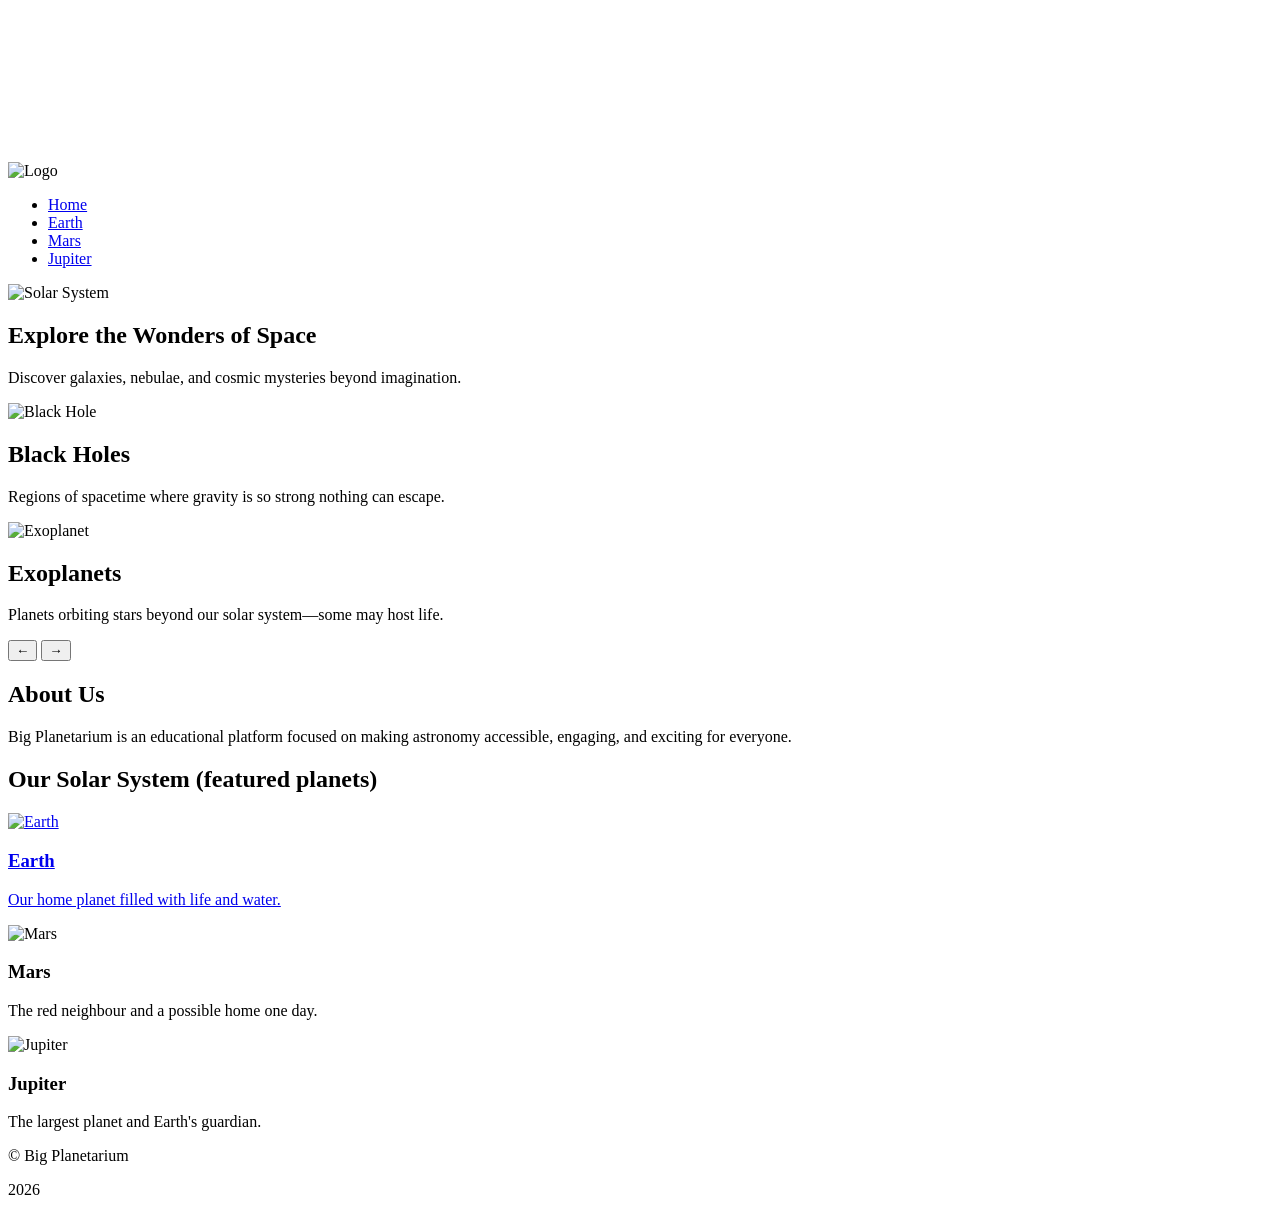
==== index.html @ 679a792b "trying to make work" ====
<!DOCTYPE html>
<html lang="en">
<head>
    <meta charset="UTF-8">
    <meta name="viewport" content="width=device-width, initial-scale=1.0">
    <title>Big Planetarium</title> <!-- website title-->

    <link href="https://fonts.googleapis.com/css2?family=Inter:wght@300;400;600&family=Poppins:wght@300;400;500;600&display=swap" rel="stylesheet"> <!-- poppins google font-->
    <link rel="stylesheet" href="CSS/home.css"> <!-- external css file-->
</head>
<body>

    <!-- background video-->
    <video autoplay muted loop playsinline class="bg-video">
        <source src="Assets/twinkle-stars.mp4" type="video/mp4"> 
    </video>

    <!-- navigation bar -->
    <nav class="navbar">
        <div class="logo">
            <img src="Assets/big planetarium.jpg" alt="Logo">
        </div>

        <ul class="nav-links"> <!-- navigation links-->
            <li><a href="index.html">Home</a></li>
            <li><a href="html/earth.html">Earth</a></li>
            <li><a href="html/mars.html">Mars</a></li>
            <li><a href="#">Jupiter</a></li>
        </ul>
    </nav>

    <!-- slideshow show with class hero-->
    <header class="hero">
        <div class="slideshow">

            <div class="slide active">
                <img src="Assets/solar-system3.jpg" alt="Solar System">
                <div class="slide-content">
                    <h2>Explore the Wonders of Space</h2>
                    <p>Discover galaxies, nebulae, and cosmic mysteries beyond imagination.</p>
                </div>
            </div>

            <div class="slide">
                <img src="Assets/black hole.jpg" alt="Black Hole">
                <div class="slide-content">
                    <h2>Black Holes</h2>
                    <p>Regions of spacetime where gravity is so strong nothing can escape.</p>
                </div>
            </div>

            <div class="slide">
                <img src="Assets/exoplanet3.jpg" alt="Exoplanet">
                <div class="slide-content">
                    <h2>Exoplanets</h2>
                    <p>Planets orbiting stars beyond our solar system—some may host life.</p>
                </div>
            </div>

            <button class="arrow left" aria-label="Previous Slide">&larr;</button>
            <button class="arrow right" aria-label="Next Slide">&rarr;</button>

        </div>
    </header>

    <!-- about us -->
    <section class="about fade-in">
        <h2>About Us</h2>
        <p>
            Big Planetarium is an educational platform focused on making astronomy
            accessible, engaging, and exciting for everyone.
        </p>
    </section>

    <!-- planets and planet cards -->
    <section class="planets">
        <h2 class="fade-in">Our Solar System (featured planets)</h2>

        <div class="planet-grid">

            <a href="html/earth.html" class="planet-link">
                <div class="planet-card fade-in">
                    <img src="Assets/earth 6.jpg" alt="Earth" class="earth-img">
                    <h3>Earth</h3>
                    <p>Our home planet filled with life and water.</p>
                </div>
            </a>

            <div class="planet-card fade-in">
                <img src="Assets/Mars.jpg" alt="Mars">
                <h3>Mars</h3>
                <p>The red neighbour and a possible home one day.</p>
            </div>

            <div class="planet-card fade-in">
                <img src="Assets/jupiter.jpg" alt="Jupiter">
                <h3>Jupiter</h3>
                <p>The largest planet and Earth's guardian.</p>
            </div>

        </div>
    </section>

    <!-- footer-->
    <footer class="footer">
        <p>&copy; Big Planetarium</p>
        <p>2026</p>
    </footer>

    <script src="JS/home.js"></script> <!-- external js file-->
</body>
</html>
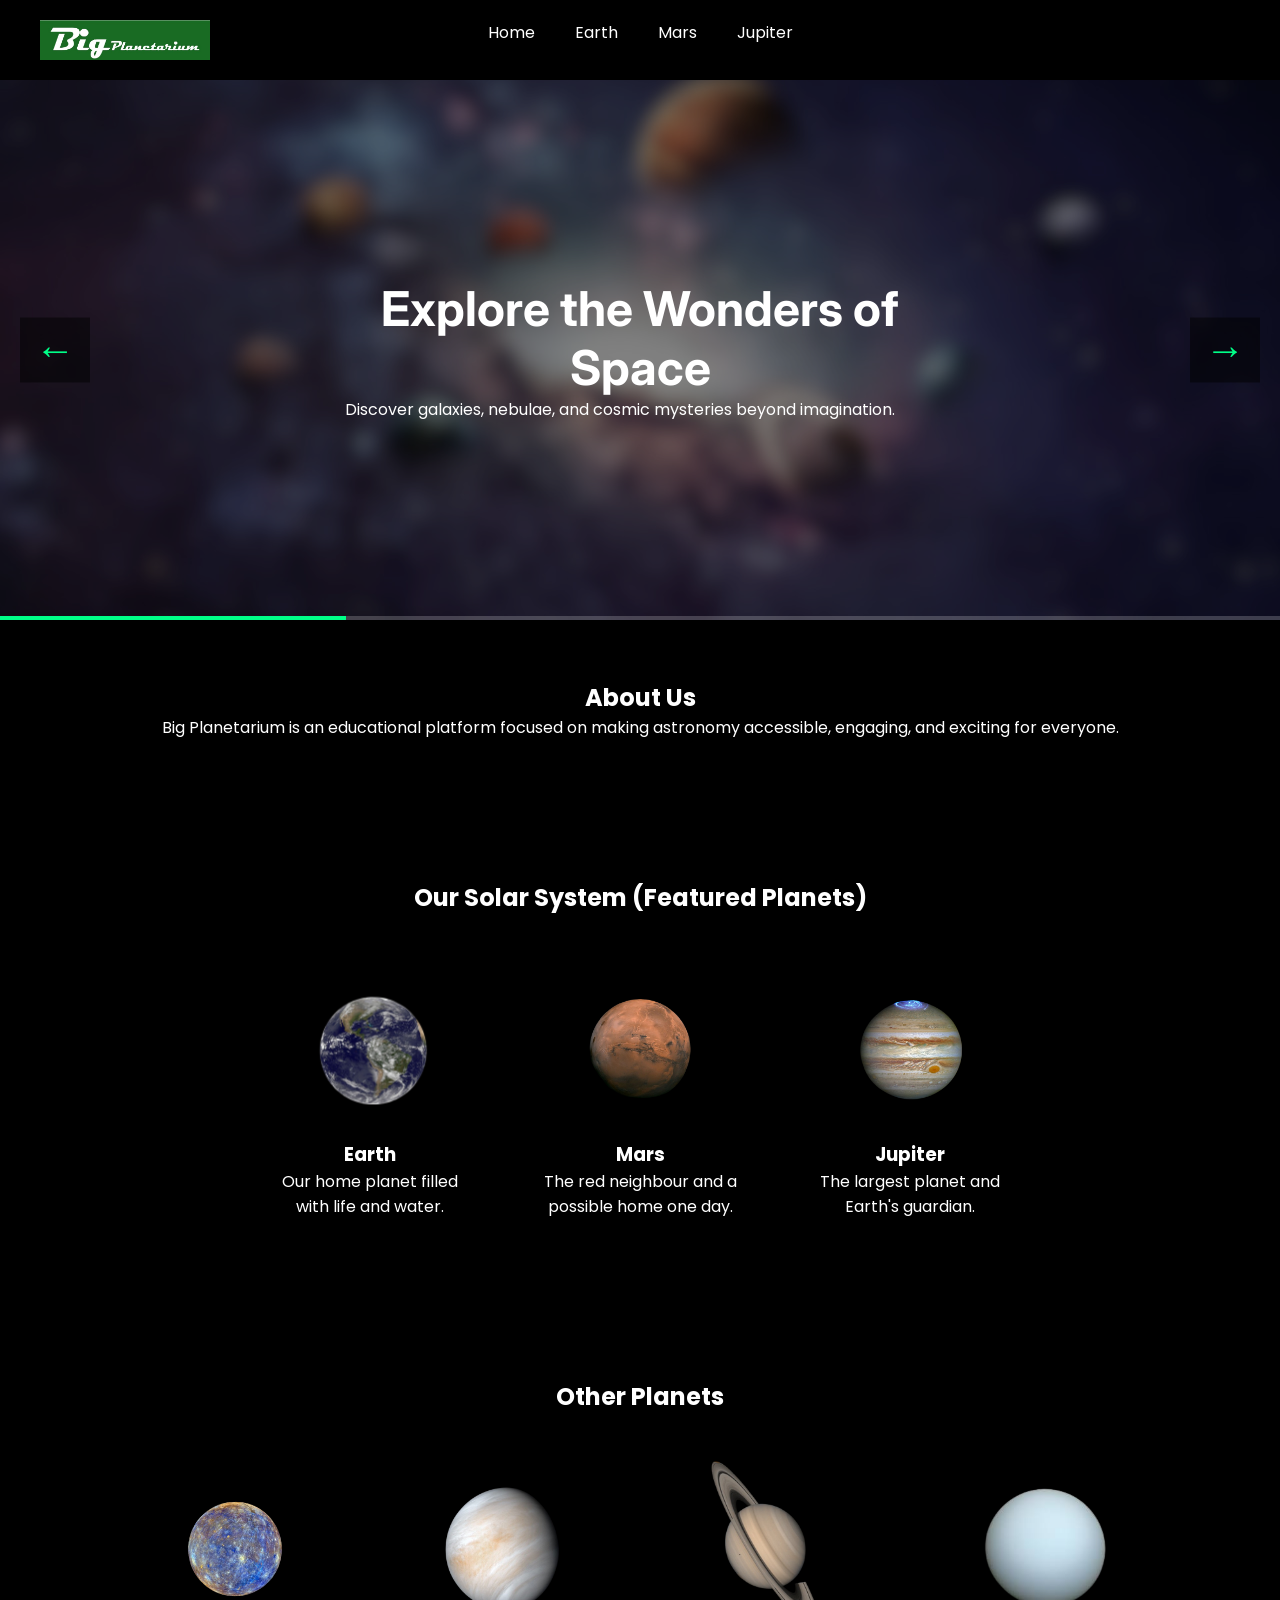
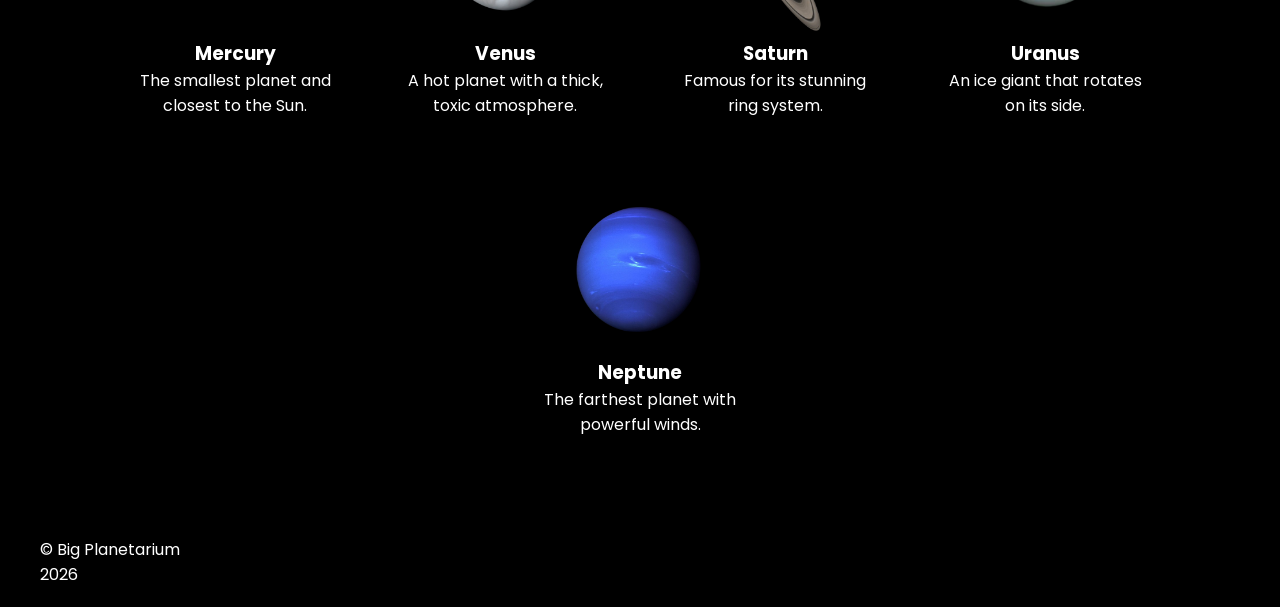
==== commit bc8f4414: "transferred from other repository" ====
--- a/index.html
+++ b/index.html
@@ -3,38 +3,35 @@
 <head>
     <meta charset="UTF-8">
     <meta name="viewport" content="width=device-width, initial-scale=1.0">
-    <title>Big Planetarium</title> <!-- website title-->
+    <title>Big Planetarium</title> <!-- title of the website and the homepage -->
 
-    <link href="https://fonts.googleapis.com/css2?family=Inter:wght@300;400;600&family=Poppins:wght@300;400;500;600&display=swap" rel="stylesheet"> <!-- poppins google font-->
-    <link rel="stylesheet" href="CSS/home.css"> <!-- external css file-->
+    <link href="https://fonts.googleapis.com/css2?family=Inter:wght@300;400;600&family=Poppins:wght@300;400;500;600&display=swap" rel="stylesheet"> <!-- poppins font from google fonts-->
+    <link rel="stylesheet" href="Web Dev Project - Planetarium/CSS/home.css"> <!-- link to external css for homepage -->
 </head>
 <body>
 
-    <!-- background video-->
     <video autoplay muted loop playsinline class="bg-video">
-        <source src="Assets/twinkle-stars.mp4" type="video/mp4"> 
+        <source src="Web Dev Project - Planetarium/Assets/twinkle-stars.mp4" type="video/mp4"> <!-- background video for homepage -->
     </video>
-
-    <!-- navigation bar -->
+<!-- navigation bar -->
     <nav class="navbar">
         <div class="logo">
-            <img src="Assets/big planetarium.jpg" alt="Logo">
+            <img src="Web Dev Project - Planetarium/Assets/big planetarium.jpg" alt="Logo">  <!-- logo for the big planetarium in header navbar -->
         </div>
 
-        <ul class="nav-links"> <!-- navigation links-->
+        <ul class="nav-links">
             <li><a href="index.html">Home</a></li>
-            <li><a href="html/earth.html">Earth</a></li>
-            <li><a href="html/mars.html">Mars</a></li>
-            <li><a href="#">Jupiter</a></li>
+            <li><a href="Web Dev Project - Planetarium/HTML/earth.html">Earth</a></li>
+            <li><a href="Web Dev Project - Planetarium/HTML/mars.html">Mars</a></li>
+            <li><a href="Web Dev Project - Planetarium/HTML/jupiter.html">Jupiter</a></li>
         </ul>
     </nav>
 
-    <!-- slideshow show with class hero-->
     <header class="hero">
-        <div class="slideshow">
+        <div class="slideshow"><!-- slideshow  for homepage -->
 
             <div class="slide active">
-                <img src="Assets/solar-system3.jpg" alt="Solar System">
+                <img src="Web Dev Project - Planetarium/Assets/solar-system3.jpg" alt="Solar System">
                 <div class="slide-content">
                     <h2>Explore the Wonders of Space</h2>
                     <p>Discover galaxies, nebulae, and cosmic mysteries beyond imagination.</p>
@@ -42,7 +39,7 @@
             </div>
 
             <div class="slide">
-                <img src="Assets/black hole.jpg" alt="Black Hole">
+                <img src="Web Dev Project - Planetarium/Assets/black hole.jpg" alt="Black Hole">
                 <div class="slide-content">
                     <h2>Black Holes</h2>
                     <p>Regions of spacetime where gravity is so strong nothing can escape.</p>
@@ -50,7 +47,7 @@
             </div>
 
             <div class="slide">
-                <img src="Assets/exoplanet3.jpg" alt="Exoplanet">
+                <img src="Web Dev Project - Planetarium/Assets/exoplanet3.jpg" alt="Exoplanet">
                 <div class="slide-content">
                     <h2>Exoplanets</h2>
                     <p>Planets orbiting stars beyond our solar system—some may host life.</p>
@@ -60,11 +57,14 @@
             <button class="arrow left" aria-label="Previous Slide">&larr;</button>
             <button class="arrow right" aria-label="Next Slide">&rarr;</button>
 
+            <div class="progress-bar">
+                <div class="progress"></div>
+            </div>
+
         </div>
     </header>
 
-    <!-- about us -->
-    <section class="about fade-in">
+    <section class="about fade-in"> <!-- about us section with animation -->
         <h2>About Us</h2>
         <p>
             Big Planetarium is an educational platform focused on making astronomy
@@ -72,41 +72,85 @@
         </p>
     </section>
 
-    <!-- planets and planet cards -->
-    <section class="planets">
-        <h2 class="fade-in">Our Solar System (featured planets)</h2>
+<section class="planets">
+    <h2 class="fade-in">Our Solar System (Featured Planets)</h2>
+    <br>
 
-        <div class="planet-grid">
+    <div class="planet-grid"> <!-- section for planets with cards and links to featured planets and non featured planets have only images -->
 
-            <a href="html/earth.html" class="planet-link">
-                <div class="planet-card fade-in">
-                    <img src="Assets/earth 6.jpg" alt="Earth" class="earth-img">
-                    <h3>Earth</h3>
-                    <p>Our home planet filled with life and water.</p>
-                </div>
-            </a>
+        <a href="Web Dev Project - Planetarium/HTML/earth.html" class="planet-link">
+            <div class="planet-card fade-in">
+                <img src="Web Dev Project - Planetarium/Assets/earth 6.jpg" alt="Earth" class="earth-img">
+                <h3>Earth</h3>
+                <p>Our home planet filled with life and water.</p>
+            </div>
+        </a>
 
+        <a href="Web Dev Project - Planetarium/HTML/mars.html" class="planet-link">
             <div class="planet-card fade-in">
-                <img src="Assets/Mars.jpg" alt="Mars">
+                <img src="Web Dev Project - Planetarium/Assets/Mars.jpg" alt="Mars">
                 <h3>Mars</h3>
                 <p>The red neighbour and a possible home one day.</p>
             </div>
+        </a>
 
+        <a href="Web Dev Project - Planetarium/HTML/jupiter.html" class="planet-link">
             <div class="planet-card fade-in">
-                <img src="Assets/jupiter.jpg" alt="Jupiter">
+                <img src="Web Dev Project - Planetarium/Assets/jupiter.jpg" alt="Jupiter">
                 <h3>Jupiter</h3>
                 <p>The largest planet and Earth's guardian.</p>
             </div>
+        </a>
 
+    </div>
+
+</section>
+
+<section class="planets">
+    <h2 class="fade-in">Other Planets</h2>
+    <br>
+
+    <div class="planet-grid">
+
+        <div class="planet-card fade-in">
+            <img src="Web Dev Project - Planetarium/Assets/mercury 2.jpg" alt="Mercury">
+            <h3>Mercury</h3>
+            <p>The smallest planet and closest to the Sun.</p>
         </div>
-    </section>
 
-    <!-- footer-->
+        <div class="planet-card fade-in">
+            <img src="Web Dev Project - Planetarium/Assets/venus.jpg" alt="Venus" class="venus-img">
+            <h3>Venus</h3>
+            <p>A hot planet with a thick, toxic atmosphere.</p>
+        </div>
+
+        <div class="planet-card fade-in">
+            <img src="Web Dev Project - Planetarium/Assets/saturn.jpg" alt="Saturn">
+            <h3>Saturn</h3>
+            <p>Famous for its stunning ring system.</p>
+        </div>
+
+        <div class="planet-card fade-in">
+            <img src="Web Dev Project - Planetarium/Assets/uranus.jpg" alt="Uranus" class="uranus-img">
+            <h3>Uranus</h3>
+            <p>An ice giant that rotates on its side.</p>
+        </div>
+
+        <div class="planet-card fade-in">
+            <img src="Web Dev Project - Planetarium/Assets/neptune.jpg" alt="Neptune" class="neptune-img">
+            <h3>Neptune</h3>
+            <p>The farthest planet with powerful winds.</p>
+        </div>
+
+    </div>
+</section>
+<!-- footer -->
     <footer class="footer">
         <p>&copy; Big Planetarium</p>
         <p>2026</p>
     </footer>
 
-    <script src="JS/home.js"></script> <!-- external js file-->
+    <script src="Web Dev Project - Planetarium/JS/home.js"></script>  <!-- link to external js for homepage -->
 </body>
-</html>+</html>
+<!-- end of the code!!!! enjoy the website -->
--- a/Web Dev Project - Planetarium/CSS/home.css
+++ b/Web Dev Project - Planetarium/CSS/home.css
@@ -0,0 +1,256 @@
+/* reset */
+* {
+    margin: 0;
+    padding: 0;
+    box-sizing: border-box;
+}
+
+/* body font */
+body {
+    font-family: 'Poppins', sans-serif;
+    color: white;
+    background: black;
+}
+
+/* video background styling */
+.bg-video {
+    position: fixed;
+    top: 0;
+    left: 0;
+    width: 100%;
+    height: 100%;
+    object-fit: cover;
+    z-index: -1;
+}
+
+/* the overlay */
+body::before {
+    content: "";
+    position: fixed;
+    width: 100%;
+    height: 100%;
+    background: rgba(0,0,0,0.4);
+    z-index: -1;
+}
+
+/* navigation bar styling */
+.navbar {
+    position: fixed;
+    top: 0;
+    width: 100%;
+    z-index: 1000;
+    display: flex;
+    justify-content: center;
+    padding: 20px 40px;
+    background: rgba(0,0,0,0.7);
+    backdrop-filter: blur(8px);
+}
+/* logo styling */
+.logo {
+    position: absolute;
+    left: 40px;
+}
+
+.logo img {
+    height: 40px;
+}
+/* navigation links styling */
+.nav-links {
+    display: flex;
+    gap: 40px;
+    list-style: none;
+}
+
+.nav-links a {
+    color: white;
+    text-decoration: none;
+    position: relative;
+}
+
+.nav-links a::after {
+    content: "";
+    position: absolute;
+    width: 0%;
+    height: 2px;
+    background: #00ff88;
+    bottom: -5px;
+    left: 0;
+    transition: 0.3s;
+}
+
+.nav-links a:hover {
+    color: #00ff88;
+}
+
+.nav-links a:hover::after {
+    width: 100%;
+}
+
+
+.hero {
+    margin-top: 80px;
+}
+
+/* slideshow styling*/
+.slideshow {
+    position: relative;
+    width: 100%;
+    height: 60vh;
+    overflow: hidden;
+}
+
+.slide {
+    position: absolute;
+    width: 100%;
+    height: 100%;
+    opacity: 0;
+    transition: opacity 0.8s ease-in-out;
+}
+
+.slide.active {
+    opacity: 1;
+}
+
+.slide img {
+    width: 100%;
+    height: 100%;
+    object-fit: cover;
+    filter: brightness(0.5);
+}
+
+.slide-content {
+    position: absolute;
+    top: 50%;
+    left: 50%;
+    transform: translate(-50%, -50%);
+    text-align: center;
+}
+
+.slide-content h2 {
+    font-size: 48px;
+    font-family: 'Inter', sans-serif;
+}
+
+.slide-content p {
+    max-width: 600px;
+}
+
+/* arows design */
+.arrow {
+    position: absolute;
+    top: 50%;
+    transform: translateY(-50%);
+    font-size: 40px;
+    background: rgba(0,0,0,0.5);
+    border: none;
+    color: #00ff88;
+    padding: 10px 15px;
+    cursor: pointer;
+    z-index: 10;
+}
+
+.arrow.left { left: 20px; }
+.arrow.right { right: 20px; }
+
+.arrow:hover {
+    background: rgba(0,0,0,0.8);
+}
+
+/* about us section */
+.about {
+    padding: 60px;
+    text-align: center;
+    background: rgba(0,0,0,0.6);
+}
+
+/* planets and planet card */
+.planets {
+    padding: 80px 40px 60px;
+    text-align: center;
+}
+
+.planet-grid {
+    display: flex;
+    gap: 20px;
+    justify-content: center;
+    flex-wrap: wrap;
+}
+
+.planet-card {
+    background: rgba(0,0,0,0.7);
+    padding: 20px;
+    width: 250px;
+    border-radius: 12px;
+    transition: 0.3s;
+}
+
+.planet-card:hover {
+    transform: translateY(-10px) scale(1.05);
+    box-shadow: 0 0 20px rgba(0,255,136,0.6);
+}
+
+.planet-card img {
+    width: 180px;
+    height: 180px;
+    object-fit: contain;
+    display: block;
+    margin: auto;
+}
+/* extra scaling for earth image to fit better */
+.earth-img {
+    transform: scale(0.8);
+}
+
+.planet-link {
+    text-decoration: none;
+    color: inherit;
+}
+
+/* footer */
+.footer {
+    text-align: left;
+    padding: 20px 40px;
+    background: rgba(0,0,0,0.8);
+}
+
+/* fade in */
+.fade-in {
+    opacity: 0;
+    transform: translateY(20px);
+    transition: 0.8s;
+}
+
+.visible {
+    opacity: 1;
+    transform: translateY(0);
+}
+/* progress bar */
+.progress-bar {
+    position: absolute;
+    bottom: 0;
+    left: 0;
+    width: 100%;
+    height: 4px;
+    background: rgba(255,255,255,0.2);
+    z-index: 10;
+}
+
+.progress {
+    height: 100%;
+    width: 0%;
+    background: #00ff88;
+    transition: width 0.1s linear;
+}
+/* extra scaling for venus image to fit better */
+.venus-img {
+    transform: scale(0.8);
+}
+/* extra scaling for uranus image to fit better */
+.uranus-img {
+    transform: scale(0.8);
+}
+/* extra scaling for neptune image to fit better */
+.neptune-img {
+    transform: scale(0.8);
+}
+/*end of code, for now*/
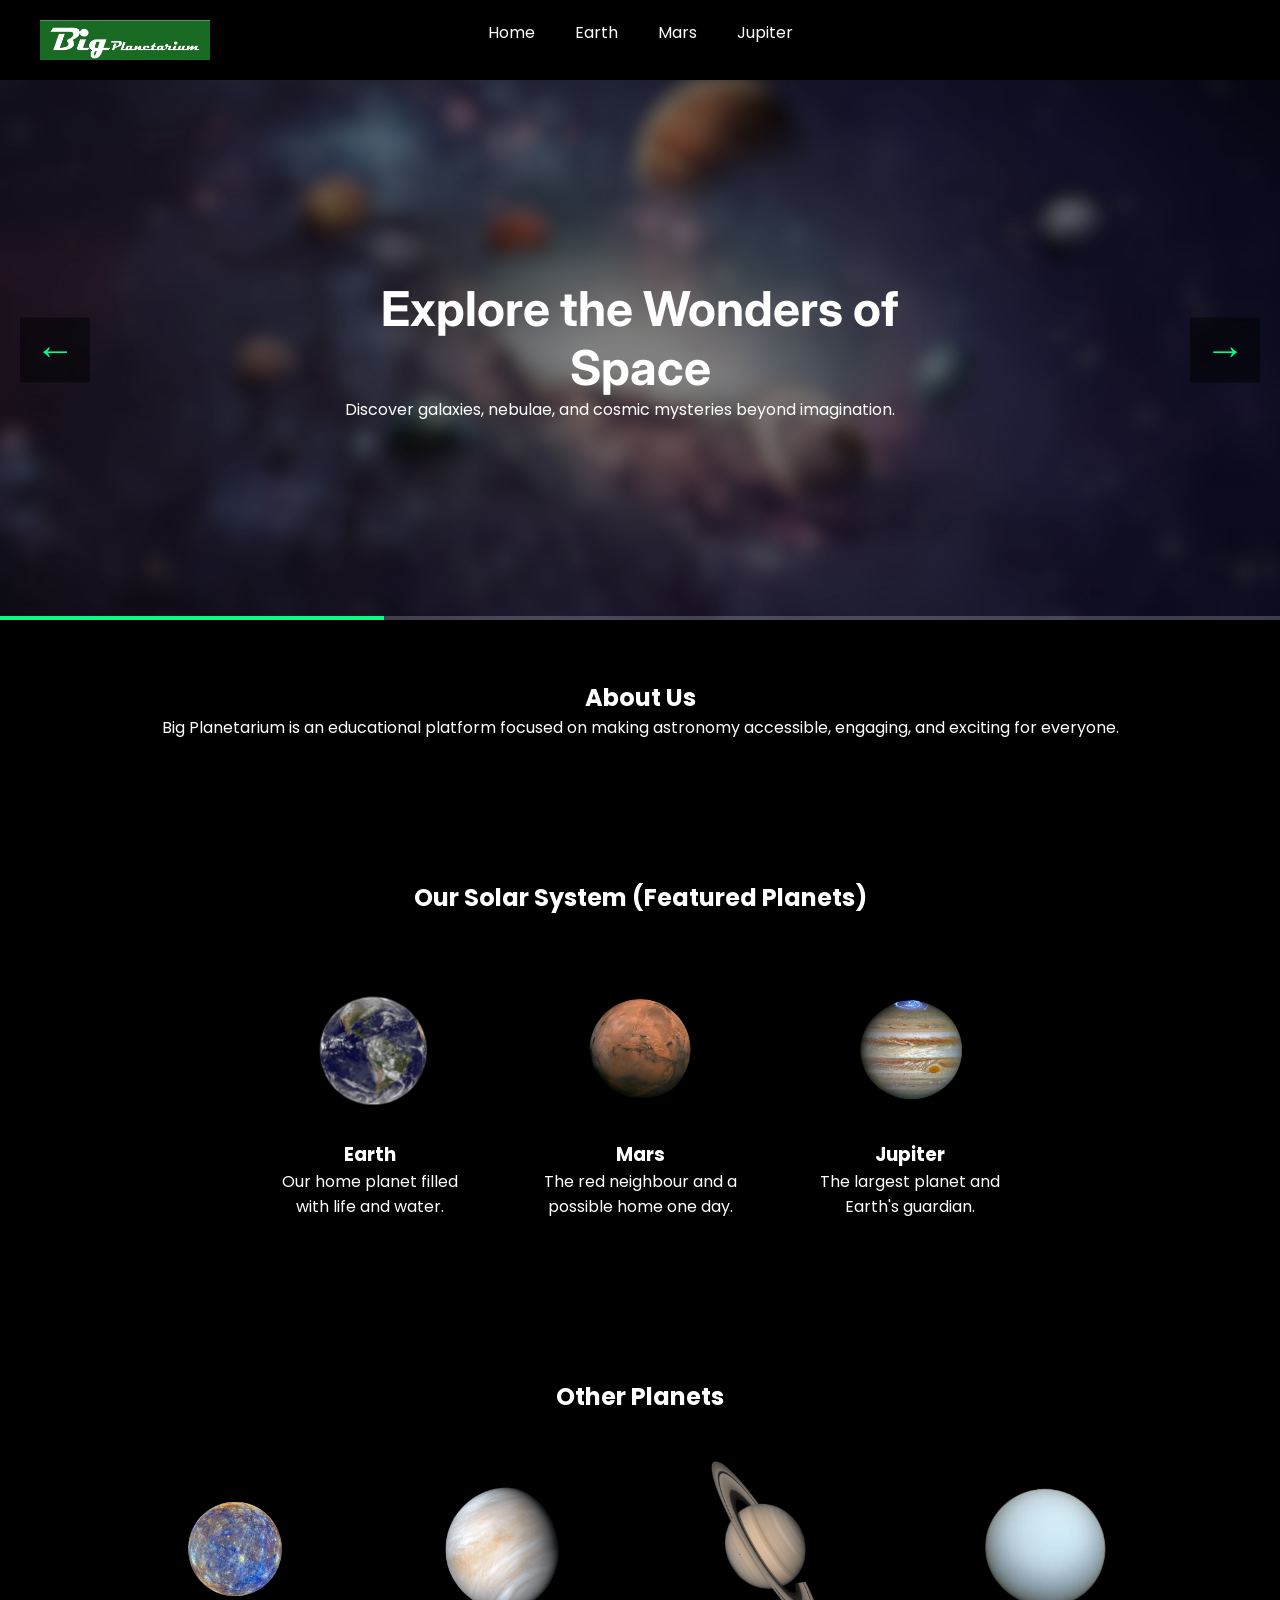
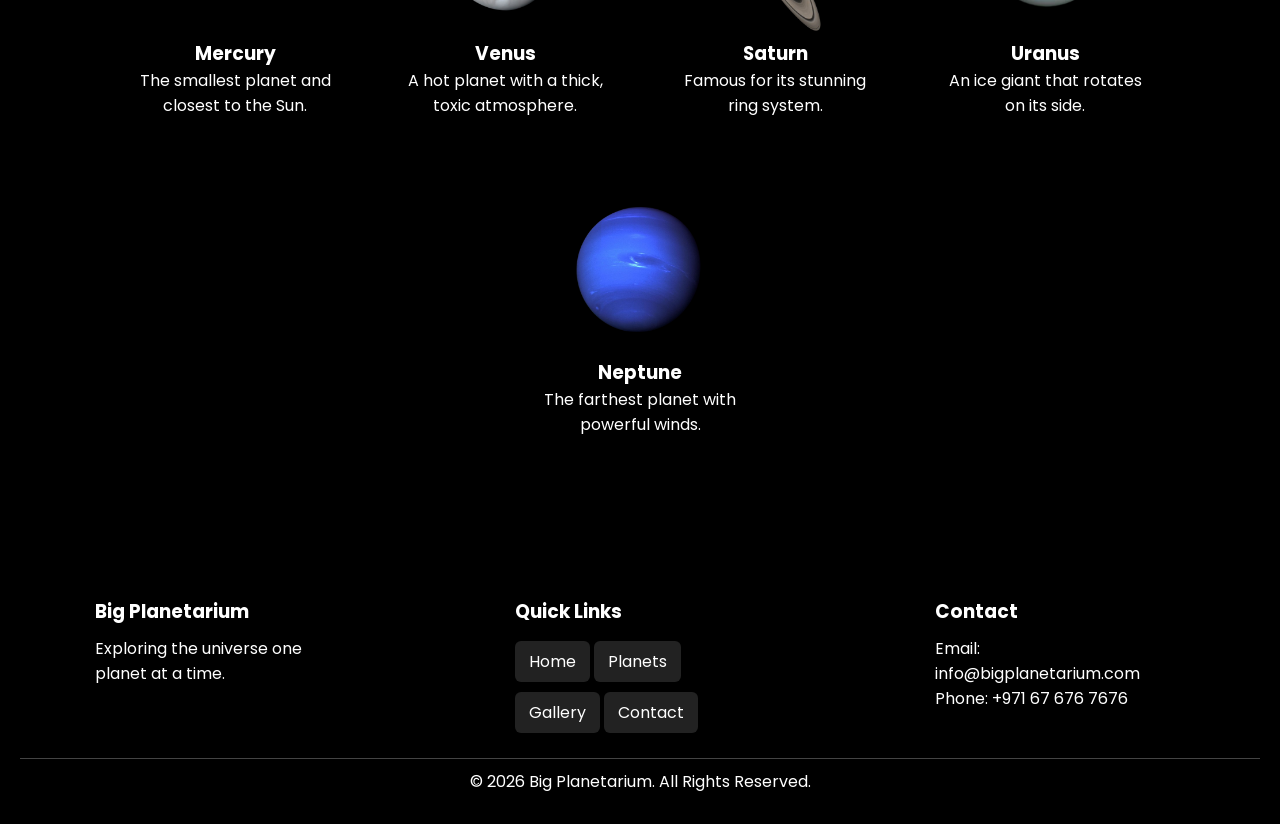
==== commit 710d8091: "added a properly designed and detailed footer, still unable to fix the linking back to home page iss" ====
--- a/index.html
+++ b/index.html
@@ -145,10 +145,35 @@
     </div>
 </section>
 <!-- footer -->
-    <footer class="footer">
-        <p>&copy; Big Planetarium</p>
-        <p>2026</p>
-    </footer>
+<footer class="footer">
+    <div class="footer-content">
+
+        <div class="footer-section">
+            <h3>Big Planetarium</h3>
+            <p>Exploring the universe one planet at a time.</p>
+        </div>
+
+        <div class="footer-section">
+            <h3>Quick Links</h3>
+             <!-- NOT REAL LINKS!-->
+            <a href="#" class="footer-btn">Home</a>
+            <a href="#" class="footer-btn">Planets</a>
+            <a href="#" class="footer-btn">Gallery</a>
+            <a href="#" class="footer-btn">Contact</a>
+        </div>
+
+        <div class="footer-section">
+            <h3>Contact</h3>
+            <p>Email: info@bigplanetarium.com</p>
+            <p>Phone: +971 67 676 7676</p>
+        </div>
+
+    </div>
+
+    <div class="footer-bottom">
+        <p>&copy; 2026 Big Planetarium. All Rights Reserved.</p>
+    </div>
+</footer>
 
     <script src="Web Dev Project - Planetarium/JS/home.js"></script>  <!-- link to external js for homepage -->
 </body>
--- a/Web Dev Project - Planetarium/CSS/home.css
+++ b/Web Dev Project - Planetarium/CSS/home.css
@@ -253,4 +253,51 @@
 .neptune-img {
     transform: scale(0.8);
 }
-/*end of code, for now*/+/* new footer styling */
+.footer {
+    background: rgba(0,0,0,0.7);
+    backdrop-filter: blur(8px);
+    color: white;
+    padding: 30px 20px;
+    margin-top: 50px;
+}
+
+.footer-content {
+    display: flex;
+    justify-content: space-around;
+    flex-wrap: wrap;
+    gap: 20px;
+}
+
+.footer-section {
+    max-width: 250px;
+}
+
+.footer-section h3 {
+    margin-bottom: 10px;
+}
+
+/* footer buttons */
+.footer-btn {
+    display: inline-block;
+    background-color: #222;
+    color: white;
+    text-decoration: none;
+    padding: 8px 14px;
+    margin: 5px 0;
+    border-radius: 6px;
+    transition: 0.3s;
+}
+
+.footer-btn:hover {
+    background-color: limegreen;
+    color: black;
+}
+
+.footer-bottom {
+    text-align: center;
+    margin-top: 20px;
+    border-top: 1px solid #444;
+    padding-top: 10px;
+}
+/*end of code*/
